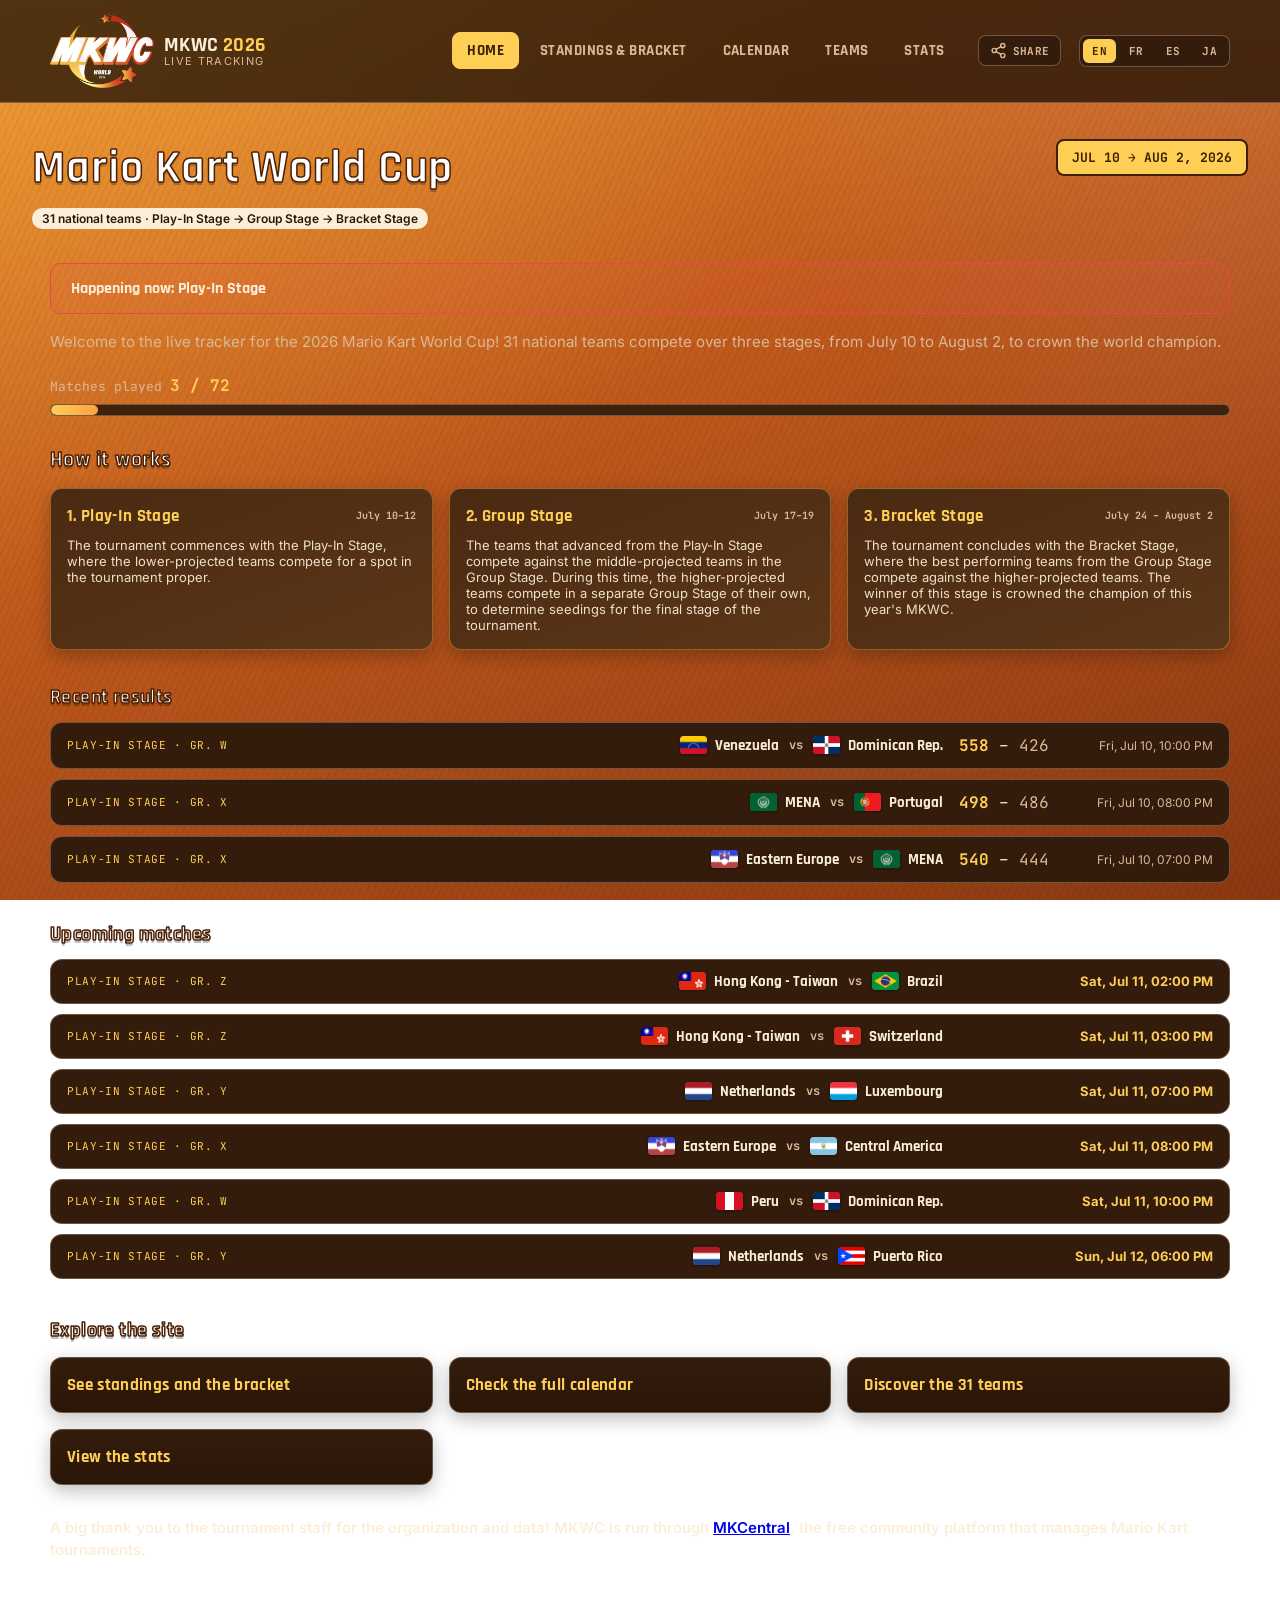
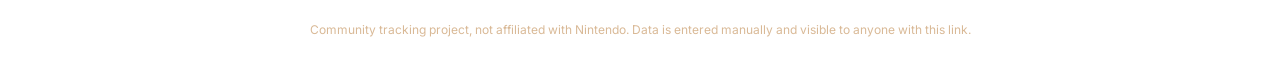
==== static/index.html @ a1393664 "Add a header Share button and make deep links work Turns every visitor into a relay: a single "Share" ====
<!DOCTYPE html>
<html lang="fr">
<head>
<meta charset="UTF-8">
<meta name="viewport" content="width=device-width, initial-scale=1.0">
<title>MKWC 2026 — Accueil</title>
<meta name="description" content="Suivi en direct de la Coupe du Monde Mario Kart World 2026 : 31 équipes nationales, scores, classements, calendrier et stats des joueurs.">
<!-- Open Graph / social sharing -->
<meta property="og:site_name" content="MKWC 2026">
<meta property="og:type" content="website">
<meta property="og:title" content="MKWC 2026 — Suivi en direct">
<meta property="og:description" content="Coupe du Monde Mario Kart World 2026 : scores en direct, classements, bracket, calendrier et stats des joueurs. 31 équipes nationales.">
<meta property="og:url" content="https://kraken8196.github.io/mkwc-tracker/static/index.html">
<meta property="og:image" content="https://kraken8196.github.io/mkwc-tracker/static/img/social-card.png">
<meta property="og:image:width" content="630">
<meta property="og:image:height" content="630">
<meta name="twitter:card" content="summary_large_image">
<meta name="twitter:title" content="MKWC 2026 — Suivi en direct">
<meta name="twitter:description" content="Coupe du Monde Mario Kart World 2026 : scores en direct, classements, bracket, calendrier et stats des joueurs.">
<meta name="twitter:image" content="https://kraken8196.github.io/mkwc-tracker/static/img/social-card.png">
<meta name="theme-color" content="#C1591C">
<link rel="preconnect" href="https://fonts.googleapis.com">
<link rel="preconnect" href="https://fonts.gstatic.com" crossorigin>
<link rel="stylesheet" href="https://fonts.googleapis.com/css2?family=Rajdhani:wght@600;700&family=Inter:wght@400;500;600&family=JetBrains+Mono:wght@500;700&display=swap" media="print" onload="this.media='all'">
<noscript><link rel="stylesheet" href="https://fonts.googleapis.com/css2?family=Rajdhani:wght@600;700&family=Inter:wght@400;500;600&family=JetBrains+Mono:wght@500;700&display=swap"></noscript>
<link rel="stylesheet" href="assets/style.css">
<link rel="icon" href="img/logo.png">
</head>
<body>
<div id="loadScreen" style="position:fixed;inset:0;z-index:999999;background:
  radial-gradient(circle at 12% -10%, rgba(255,206,84,0.25), transparent 45%),
  radial-gradient(circle at 100% 0%, rgba(255,255,255,0.10), transparent 35%),
  repeating-linear-gradient(115deg, rgba(0,0,0,0.05) 0 2px, transparent 2px 6px),
  linear-gradient(160deg, #F0942F 0%, #C1591C 45%, #8A3812 100%);
"></div>
<script>setTimeout(()=>{ const ls = document.getElementById('loadScreen'); if(ls) ls.remove(); }, 6000);</script>

<header>
  <div class="header-inner">
    <a class="brand" id="brandLogo" href="home.html" style="text-decoration:none;">
      <img class="brand-mark" src="img/logo.png" alt="MKWC">
      <div class="brand-text">
        <div class="t1 display">MKWC <span>2026</span></div>
        <div class="t2" data-i18n="liveTracking">Suivi en direct</div>
      </div>
    </a>
    <nav>
      <a class="navbtn active" data-view="home" data-i18n="navHome" href="home.html">Accueil</a>
      <a class="navbtn" data-view="standings" data-i18n="navStandings" href="standings.html">Classements &amp; Bracket</a>
      <a class="navbtn" data-view="calendar" data-i18n="navCalendar" href="calendar.html">Calendrier</a>
      <a class="navbtn" data-view="teams" data-i18n="navTeams" href="teams.html">Équipes</a>
      <a class="navbtn" data-view="players" data-i18n="navPlayers" href="stats.html">Joueurs</a>
    </nav>
    <button class="share-btn" id="shareBtn" title="Partager" aria-label="Partager">
      <svg viewBox="0 0 24 24" width="17" height="17" fill="none" stroke="currentColor" stroke-width="2" stroke-linecap="round" stroke-linejoin="round"><circle cx="18" cy="5" r="3"></circle><circle cx="6" cy="12" r="3"></circle><circle cx="18" cy="19" r="3"></circle><line x1="8.6" y1="13.5" x2="15.4" y2="17.5"></line><line x1="15.4" y1="6.5" x2="8.6" y2="10.5"></line></svg>
      <span class="share-label" data-i18n="share">Partager</span>
    </button>
    <div class="lang-switch" id="langSwitch"></div>
  </div>
</header>

<div class="hero">
  <div class="hero-titles">
    <h1 class="outline" id="heroTitle">Coupe du Monde Mario Kart World</h1>
    <div class="sub" id="heroSub">31 équipes nationales · Qualification → Phase de groupes → Bracket final</div>
  </div>
  <div class="dates" data-i18n="heroDates">10 JUIL → 2 AOÛT 2026</div>
</div>

<main>

<section id="view-home" class="active"></section>
<section id="view-standings"></section>
<section id="view-calendar"></section>
<section id="view-teams"></section>
<section id="view-match"></section>
<section id="view-player"></section>
<section id="view-players"></section>
<section id="view-nutshell"></section>

</main>

<footer data-i18n="footer">Projet de suivi communautaire, non affilié à Nintendo. Les données sont saisies manuellement et visibles par toute personne ayant ce lien.</footer>

<script>window.MKWC_INITIAL_VIEW = 'home';</script>
<script src="assets/data.js"></script>
<script src="assets/app.js"></script>
<script defer src="https://cdn.counter.dev/script.js" data-id="45966b52-f9be-4362-a3f1-a034ae52e05d" data-utcoffset="2"></script>
</body>
</html>
---- static/assets/style.css ----
:root{
    --orange-1:#F0942F;
    --orange-2:#C1591C;
    --orange-3:#8A3812;
    --panel:#2A1608;
    --panel-2:#341C0C;
    --panel-3:#3E220E;
    --line:rgba(255,235,210,0.14);
    --line-strong:rgba(255,235,210,0.28);
    --cream:#FBEFDA;
    --dim:#D9B996;
    --gold:#FFCE54;
    --green:#3ECF6B;
    --red:#E5484D;
    --blue:#59C7E8;
    --radius:12px;
  }
  *{box-sizing:border-box;}
  html,body{margin:0;padding:0;}
  body{
    color:var(--cream);
    font-family:'Inter',sans-serif;
    min-height:100vh;
    display:flex;
    flex-direction:column;
    background:
      radial-gradient(circle at 12% -10%, rgba(255,206,84,0.25), transparent 45%),
      radial-gradient(circle at 100% 0%, rgba(255,255,255,0.10), transparent 35%),
      repeating-linear-gradient(115deg, rgba(0,0,0,0.05) 0 2px, transparent 2px 6px),
      linear-gradient(160deg, var(--orange-1) 0%, var(--orange-2) 45%, var(--orange-3) 100%);
    background-attachment:fixed;
  }
  h1,h2,h3,.display{
    font-family:'Rajdhani',sans-serif;
    font-weight:700;
    letter-spacing:0.02em;
    margin:0;
  }
  .mono{font-family:'JetBrains Mono',monospace;}
  .outline{
    color:#fff;
    -webkit-text-stroke:1.5px #4a1f04;
    text-stroke:1.5px #4a1f04;
    text-shadow:0 3px 0 rgba(0,0,0,0.25);
  }

  /* ---------- header ---------- */
  header{
    position:sticky; top:0; z-index:30;
    background:rgba(20,10,3,0.72);
    backdrop-filter:blur(10px);
    -webkit-backdrop-filter:blur(10px);
    border-bottom:1px solid var(--line-strong);
  }
  .header-inner{
    max-width:1220px; margin:0 auto; padding:14px 20px;
    display:flex; align-items:center; gap:18px; flex-wrap:nowrap;
    overflow-x:auto; scrollbar-width:none;
  }
  .header-inner::-webkit-scrollbar{display:none;}
  .brand{display:flex; align-items:center; gap:10px; flex-shrink:0; text-decoration:none; color:var(--cream);}
  .brand-mark{
    width:104px;height:auto;flex-shrink:0;
  }
  .brand-text{line-height:1.05;}
  .brand-text .t1{font-size:20px;color:var(--cream);}
  .brand-text .t1 span{color:var(--gold);}
  .brand-text .t2{font-size:11px;color:var(--dim);text-transform:uppercase;letter-spacing:0.12em;}
  nav{display:flex;gap:6px;margin-left:auto;flex-wrap:nowrap;flex-shrink:0;}
  .navbtn{
    background:transparent;border:1px solid transparent;color:var(--dim);text-decoration:none;
    padding:8px 14px;border-radius:8px;font-family:'Rajdhani',sans-serif;font-weight:700;
    font-size:15px;letter-spacing:0.03em;cursor:pointer;text-transform:uppercase;white-space:nowrap;flex-shrink:0;
  }
  .navbtn:hover{color:#fff;}
  .navbtn.active{background:var(--gold);color:#3a2100;border-color:var(--gold);}
  .adminbtn{
    background:transparent;border:1px solid transparent;color:var(--dim);
    padding:6px 9px;border-radius:8px;font-size:13px;cursor:pointer;font-family:'JetBrains Mono',monospace;
    white-space:nowrap;flex-shrink:0;opacity:0.35;transition:opacity .15s, background .15s, border-color .15s;
  }
  .adminbtn:hover{opacity:1;background:var(--panel-2);border-color:var(--line-strong);}
  .adminbtn.on{color:#fff;background:var(--red);border-color:var(--red);opacity:1;}

  .lang-switch{display:flex;gap:4px;background:var(--panel-2);border:1px solid var(--line-strong);border-radius:8px;padding:3px;flex-shrink:0;}
  .lang-switch button{
    background:transparent;border:none;color:var(--dim);padding:5px 9px;border-radius:6px;
    font-family:'JetBrains Mono',monospace;font-size:11px;font-weight:700;cursor:pointer;letter-spacing:0.03em;
  }
  .lang-switch button:hover{color:var(--cream);}
  .lang-switch button.active{background:var(--gold);color:#3a2100;}
  /* Share button in the header — shares the current view's URL. */
  .share-btn{
    display:inline-flex;align-items:center;gap:6px;flex-shrink:0;cursor:pointer;
    background:var(--panel-2);border:1px solid var(--line-strong);border-radius:8px;
    color:var(--dim);padding:6px 11px;font-family:'JetBrains Mono',monospace;font-size:11px;
    font-weight:700;letter-spacing:0.03em;text-transform:uppercase;transition:color .15s, border-color .15s;
  }
  .share-btn:hover{color:var(--cream);border-color:var(--gold);}
  .share-btn.copied{color:var(--gold);border-color:var(--gold);}
  .share-btn svg{display:block;}
  @media (max-width:680px){ .share-btn .share-label{display:none;} .share-btn{padding:6px 8px;} }

  /* ---------- hero ---------- */
  .hero{
    width:100%;padding:36px 32px 14px;
    display:flex;align-items:flex-start;justify-content:space-between;gap:16px;flex-wrap:nowrap;
    box-sizing:border-box;
  }
  .hero-titles{min-width:0;flex:1 1 auto;}
  .hero h1{font-size:clamp(20px,4vw,46px);overflow-wrap:break-word;}
  .hero .sub{color:var(--panel);background:var(--cream);display:inline-block;padding:3px 10px;border-radius:20px;font-size:12px;font-weight:600;margin-top:10px;}
  .hero .dates{
    flex:0 0 auto;white-space:nowrap;
    font-family:'JetBrains Mono',monospace;font-size:13px;color:#3a2100;
    border:2px solid #3a2100;padding:8px 14px;border-radius:8px;background:var(--gold);
    font-weight:700;
  }

  main{max-width:1220px;margin:0 auto;padding:20px;width:100%;flex:1;box-sizing:border-box;}

  /* pot legend strip — signature element (echoes the seed-pot color blocks) */

  section{display:none;}
  section.active{display:block;}

  .stage-block{margin-bottom:38px;}
  .stage-head{display:flex;align-items:baseline;gap:12px;margin-bottom:4px;flex-wrap:wrap;}
  .stage-head h2{font-size:24px;}
  .stage-head .stage-date{font-size:12px;color:#3a2100;background:var(--gold);padding:3px 10px;border-radius:20px;font-family:'JetBrains Mono',monospace;font-weight:700;}
  .stage-note{font-size:13px;color:var(--dim);margin-bottom:16px;}
  .cal-provisional-note{
    font-size:13px;line-height:1.5;color:var(--dim);
    margin:4px 0 10px;
  }
  .stage-subhead{font-size:15px;font-weight:700;color:var(--gold);font-family:'Rajdhani',sans-serif;margin:6px 0 4px;text-transform:uppercase;letter-spacing:0.04em;}
  .tier-badge{
    font-family:'JetBrains Mono',monospace;font-size:11px;
    text-transform:uppercase;letter-spacing:0.06em;color:var(--gold);
    margin-bottom:4px;
  }

  .groups-grid{display:grid;grid-template-columns:repeat(auto-fit,minmax(300px,1fr));gap:16px;}
  .group-card{
    background:linear-gradient(180deg, var(--panel-2), var(--panel));
    border:1px solid var(--line-strong);border-radius:var(--radius);
    padding:16px;box-shadow:0 6px 18px rgba(0,0,0,0.25);
    /* No `contain:content` here: its paint containment would clip the column
       tooltips at the card's edges, making them unreadable. */
  }
  .group-card h3{font-size:17px;color:var(--gold);margin-bottom:10px;display:flex;justify-content:space-between;align-items:center;}
  .group-card h3 .qual-tag{font-size:10px;color:var(--dim);font-family:'JetBrains Mono',monospace;text-transform:none;letter-spacing:0;}

  .phase-banner{
    padding:14px 20px;border-radius:10px;font-family:'Rajdhani',sans-serif;font-weight:700;font-size:16px;
    background:var(--panel-2);border:1px solid var(--line-strong);color:var(--cream);
  }
  .phase-banner.phase-playin, .phase-banner.phase-group, .phase-banner.phase-bracket{
    background:rgba(229,72,77,0.12);border-color:var(--red);color:var(--cream);
  }
  .phase-banner.phase-after{background:rgba(255,206,84,0.12);border-color:var(--gold);}
  .phase-countdown{
    font-family:'JetBrains Mono',monospace;font-size:26px;color:var(--gold);font-weight:700;
    margin-top:8px;letter-spacing:0.03em;
  }
  .live-now-block{margin-top:18px;}
  .live-now-title{
    font-size:13px;color:var(--red);text-transform:uppercase;letter-spacing:0.08em;
    font-family:'JetBrains Mono',monospace;margin-bottom:8px;display:flex;align-items:center;gap:7px;
  }
  .live-now-title::before{
    content:'';width:8px;height:8px;border-radius:50%;background:var(--red);
    box-shadow:0 0 0 0 rgba(229,72,77,0.6); animation:live-pulse 1.6s infinite;
  }
  @keyframes live-pulse{
    0%{box-shadow:0 0 0 0 rgba(229,72,77,0.6);}
    70%{box-shadow:0 0 0 7px rgba(229,72,77,0);}
    100%{box-shadow:0 0 0 0 rgba(229,72,77,0);}
  }

  /* Next-match hero block: the home page's main hook, with a live countdown. */
  .next-match-block{
    margin-top:18px;padding:18px 20px;border-radius:12px;text-align:center;cursor:pointer;
    background:linear-gradient(160deg, rgba(255,206,84,0.14), rgba(240,148,47,0.10));
    border:1px solid var(--gold);transition:transform .15s, box-shadow .15s;
  }
  .next-match-block:hover{transform:translateY(-2px);box-shadow:0 8px 22px rgba(0,0,0,0.3);}
  .nmb-label{
    font-size:12px;color:var(--gold);text-transform:uppercase;letter-spacing:0.1em;
    font-family:'JetBrains Mono',monospace;font-weight:700;margin-bottom:12px;
  }
  .nmb-teams{display:flex;align-items:center;justify-content:center;gap:18px;flex-wrap:wrap;}
  .nmb-team{display:flex;align-items:center;gap:10px;font-family:'Rajdhani',sans-serif;font-weight:700;font-size:20px;}
  .nmb-vs{font-family:'JetBrains Mono',monospace;color:var(--dim);font-size:15px;text-transform:uppercase;}
  .nmb-meta{font-size:13px;color:var(--dim);margin-top:10px;}
  .nmb-countdown{
    font-family:'JetBrains Mono',monospace;font-size:30px;color:var(--gold);font-weight:700;
    margin-top:10px;letter-spacing:0.04em;
  }

  /* Play-In recap teaser on the home page */
  .nutshell-teaser{
    display:flex;flex-direction:column;gap:4px;margin-top:18px;padding:16px 20px;border-radius:12px;
    cursor:pointer;text-decoration:none;
    background:linear-gradient(160deg, var(--panel-3), var(--panel-2));
    border:1px solid var(--line-strong);transition:transform .15s, box-shadow .15s, border-color .15s;
  }
  .nutshell-teaser:hover{transform:translateY(-2px);box-shadow:0 8px 22px rgba(0,0,0,0.3);border-color:var(--gold);}
  .nutshell-teaser .nt-eyebrow{font-family:'JetBrains Mono',monospace;font-size:11px;color:var(--gold);text-transform:uppercase;letter-spacing:0.12em;}
  .nutshell-teaser .nt-title{font-family:'Rajdhani',sans-serif;font-weight:700;font-size:24px;color:var(--cream);line-height:1.05;}
  .nutshell-teaser .nt-cta{font-size:13px;color:var(--dim);margin-top:2px;}

  /* Play-In recap article */
  .np-article{max-width:660px;margin:0 auto;}
  .np-eyebrow{font-family:'JetBrains Mono',monospace;font-size:12px;color:var(--gold);text-transform:uppercase;letter-spacing:0.14em;margin:14px 0 12px;}
  .np-title{font-size:clamp(34px,6vw,50px);line-height:1.04;text-wrap:balance;}
  .np-standfirst{font-size:17px;line-height:1.6;color:var(--cream);opacity:0.92;margin:18px 0 0;}
  .np-byline{font-family:'JetBrains Mono',monospace;font-size:12px;color:var(--dim);margin-top:14px;}
  .np-rule{height:1px;background:var(--line-strong);border:0;margin:26px 0 2px;}
  .np-body{font-size:16.5px;line-height:1.75;color:var(--cream);}
  .np-body p{margin:18px 0;}
  .np-body strong{color:#fff;font-weight:600;}
  .np-fig{color:var(--gold);font-weight:700;font-family:'JetBrains Mono',monospace;}
  .np-h2{font-family:'Rajdhani',sans-serif;font-weight:700;font-size:23px;color:var(--gold);text-transform:uppercase;letter-spacing:0.03em;margin:36px 0 2px;}
  .np-score{
    display:flex;align-items:center;justify-content:center;gap:14px;flex-wrap:wrap;
    margin:8px 0;padding:14px 0;border-top:1px solid var(--line);border-bottom:1px solid var(--line);
    font-family:'Rajdhani',sans-serif;font-weight:700;
  }
  .np-score .t{font-size:20px;color:var(--cream);}
  .np-score .n{font-family:'JetBrains Mono',monospace;font-size:30px;color:var(--gold);}
  .np-score .d{color:var(--dim);}

  .format-card{
    background:linear-gradient(160deg, #4a2a12, #5c3618);
    border:1px solid rgba(255,206,84,0.35);
  }
  .format-card .stage-note{color:var(--cream);opacity:0.92;}
  .explore-card{cursor:pointer;transition:border-color .15s, transform .15s;}
  .explore-card:hover{border-color:var(--gold);transform:translateY(-2px);}
  .helptext a{color:var(--gold);text-decoration:underline;text-underline-offset:2px;}
  .helptext a:hover{color:var(--cream);}
  .explore-card h3{margin-bottom:0;justify-content:flex-start;gap:8px;}

  table.standings{width:100%;border-collapse:collapse;font-size:13px;}
  table.standings th{
    text-align:left;color:var(--dim);font-weight:600;font-size:11px;
    text-transform:uppercase;letter-spacing:0.05em;padding:4px 6px;border-bottom:1px solid var(--line);
  }
  table.standings th.num{text-align:center;letter-spacing:normal;}
  table.standings td{padding:6px 6px;border-bottom:1px solid rgba(255,255,255,0.04);}
  table.standings tr.qualified td:first-child{box-shadow:inset 3px 0 0 var(--green);}
  /* Points column: the headline number of the standings, echoing the official sheet. */
  table.standings td.pts-col{color:var(--gold);font-weight:700;font-family:'JetBrains Mono',monospace;}
  table.standings th.pts-col .col-help,table.standings th.pts-col{color:var(--gold);}
  .pos{font-family:'JetBrains Mono',monospace;color:var(--dim);font-size:11px;width:26px;}
  .pos.p1{color:var(--dim);}
  .teamcell{display:flex;align-items:center;gap:8px;}
  .teamcell:hover .teamname{text-decoration:underline;}
  .flag{width:27px;height:18px;border-radius:4px;flex-shrink:0;overflow:hidden;box-shadow:0 0 0 1px rgba(255,255,255,0.35) inset, 0 1px 3px rgba(0,0,0,0.4);}
  .flag svg, .flag img{display:block;width:100%;height:100%;object-fit:cover;}
  .flag.lg{width:44px;height:29px;border-radius:5px;}
  .flag.sm{width:20px;height:13px;border-radius:3px;}
  .tbd{
    width:27px;height:18px;border-radius:4px;flex-shrink:0;border:1px dashed var(--dim);
  }
  .num{font-family:'JetBrains Mono',monospace;text-align:center;}
  .teamname{white-space:nowrap;}
  .tbdname{color:var(--dim);font-style:italic;font-size:12px;}

  /* bracket */
  .bracket-wrap{overflow-x:auto;padding-bottom:10px;}
  .bracket{display:flex;gap:26px;min-width:780px;align-items:stretch;}
  .round{display:flex;flex-direction:column;justify-content:space-around;gap:14px;min-width:195px;position:relative;padding-top:54px;box-sizing:border-box;}
  .round-title{position:absolute;top:0;left:0;right:0;font-size:12px;text-transform:uppercase;letter-spacing:0.08em;color:var(--cream);text-align:center;margin-bottom:6px;font-family:'JetBrains Mono',monospace;font-weight:700;}
  .round-title span{opacity:.65;font-weight:500;}
  .match{
    background:var(--panel-2);border:1px solid var(--line-strong);border-radius:8px;overflow:hidden;
  }
  .mrow{display:flex;align-items:center;justify-content:space-between;padding:7px 9px;font-size:13px;gap:6px;}
  .mrow:first-child{border-bottom:1px solid var(--line);}
  .mrow.winner{background:rgba(62,207,107,0.14);}
  .mrow .score{font-family:'JetBrains Mono',monospace;color:var(--dim);font-weight:700;}
  .mrow.winner .score{color:var(--green);}
  .mrow > span:first-child{display:flex;align-items:center;gap:6px;overflow:hidden;text-overflow:ellipsis;white-space:nowrap;}
  .team-link{cursor:pointer;display:inline-flex;align-items:center;gap:8px;}
  .team-plain{display:inline-flex;align-items:center;gap:8px;}
  .stage-link{cursor:pointer;}
  .stage-link:hover{color:var(--cream);text-decoration:underline;}
  .team-link:hover .teamname{text-decoration:underline;color:var(--gold);}

  /* calendar */
  .cal-list{display:flex;flex-direction:column;gap:10px;}
  .cal-item{
    background:var(--panel-2);border:1px solid var(--line-strong);border-radius:var(--radius);
    padding:12px 16px;display:flex;align-items:center;gap:16px;flex-wrap:wrap;
  }
  .match-card{cursor:pointer;transition:border-color .15s, box-shadow .15s;}
  .match-card:hover{border-color:var(--gold);box-shadow:0 0 0 1px var(--gold);}
  .cal-stage{font-size:11px;color:var(--gold);text-transform:uppercase;letter-spacing:0.06em;font-family:'JetBrains Mono',monospace;min-width:160px;white-space:nowrap;}
  .cal-teams{display:flex;align-items:center;gap:10px;font-family:'Rajdhani',sans-serif;font-weight:700;font-size:15px;flex:1;justify-content:flex-end;}
  .cal-teams-opp{justify-content:flex-start;}
  .cal-team-side{display:flex;align-items:center;gap:10px;}
  .cal-score{font-family:'JetBrains Mono',monospace;color:var(--dim);width:88px;flex-shrink:0;text-align:center;white-space:nowrap;}
  .score-win{color:var(--gold);font-weight:700;}
  .forfeit-badge{
    display:inline-block;margin-left:8px;padding:1px 7px;border-radius:10px;font-size:9px;
    font-family:'JetBrains Mono',monospace;text-transform:uppercase;letter-spacing:0.06em;
    background:rgba(229,72,77,0.18);color:var(--red);border:1px solid var(--red);vertical-align:middle;
  }
  .forfeit-note{
    margin-bottom:16px;padding:10px 14px;border-radius:10px;font-size:13px;font-weight:600;
    background:rgba(229,72,77,0.12);border:1px solid var(--red);color:var(--cream);
  }
  .best-race-banner{margin-bottom:16px;font-size:14px;color:var(--cream);}
  .twitch-live-banner{
    display:flex;align-items:center;gap:8px;margin-bottom:18px;padding:12px 16px;
    background:rgba(145,70,255,0.14);border:1px solid #9146FF;border-radius:10px;
    color:var(--cream);font-weight:700;text-decoration:none;font-size:14px;
    transition:background .15s;
  }
  .twitch-live-banner:hover{background:rgba(145,70,255,0.24);}
  .twitch-live-banner--nolink{
    background:rgba(229,72,77,0.12);border-color:var(--red);cursor:default;
  }
  .twitch-live-banner--nolink:hover{background:rgba(229,72,77,0.12);}
  .sub-tag{color:var(--dim);font-size:11px;font-weight:400;}
  .score-lose{color:var(--dim);}
  .cal-score.done{color:var(--cream);}
  .cal-date{font-size:12px;color:var(--dim);min-width:150px;flex-shrink:0;text-align:right;white-space:nowrap;}
  .cal-date.emphasize{color:var(--gold);font-weight:700;font-size:13px;}

  /* teams grid */
  .flag-grid{display:grid;grid-template-columns:repeat(auto-fill,minmax(120px,1fr));gap:14px;}
  .flag-grid-item{
    position:relative;border-radius:10px;overflow:hidden;cursor:pointer;aspect-ratio:3/2;
    box-shadow:0 6px 16px rgba(0,0,0,0.3);border:1px solid var(--line-strong);
  }
  .flag-grid-item .fgi-flag{width:100%;height:100%;transition:filter .18s;}
  .flag-grid-item .fgi-flag svg, .flag-grid-item .fgi-flag img{width:100%;height:100%;display:block;}
  .flag-grid-item:hover .fgi-flag{filter:brightness(0.4);}
  .fgi-overlay{
    position:absolute;inset:0;display:flex;align-items:center;justify-content:center;
    text-align:center;padding:8px;opacity:0;transition:opacity .18s;background:rgba(0,0,0,0.15);
  }
  .flag-grid-item:hover .fgi-overlay{opacity:1;}
  .fgi-overlay span{font-family:'Rajdhani',sans-serif;font-weight:700;font-size:14px;color:#fff;text-shadow:0 2px 6px rgba(0,0,0,0.8);}

  .team-detail-page{
    background:linear-gradient(180deg, var(--panel-2), var(--panel));
    border:1px solid var(--line-strong);border-radius:var(--radius);padding:22px;margin-top:14px;
    box-shadow:0 6px 18px rgba(0,0,0,0.25);
  }
  .tdp-header{display:flex;align-items:center;gap:16px;margin-bottom:16px;}
  .match-detail-row{display:flex;align-items:center;justify-content:center;gap:20px;flex-wrap:wrap;padding:20px 0;}
  .match-detail-team{display:flex;flex-direction:column;align-items:center;gap:10px;min-width:160px;text-align:center;}
  .match-detail-team .team-link{flex-direction:column;gap:10px;}
  .match-detail-team .teamname{font-family:'Rajdhani',sans-serif;font-weight:700;font-size:19px;}
  /* Score sits next to its own team so it's always clear who scored what. Winning
     score is gold, losing score dimmed — the team NAME stays neutral. */
  .mdt-score{font-family:'JetBrains Mono',monospace;font-size:32px;font-weight:700;line-height:1;}
  .mdt-score.score-win{color:var(--gold);}
  .mdt-score.score-lose{color:var(--dim);}
  .match-detail-mid{font-family:'JetBrains Mono',monospace;font-size:26px;color:var(--dim);text-align:center;}
  .match-detail-mid .md-vs{text-transform:uppercase;font-size:20px;}
  .match-detail-mid .md-upcoming-date{font-size:16px;color:var(--gold);font-weight:700;font-family:'Inter',sans-serif;margin-top:6px;text-transform:none;}
  .match-detail-players-row{display:grid;grid-template-columns:1fr 1fr;gap:24px;margin-top:24px;}
  .race-chart-wrap{margin-top:28px;}
  .race-chart-title{font-size:15px;color:var(--gold);margin-bottom:10px;}
  .race-chart-legend{display:flex;gap:18px;margin-top:8px;font-size:12px;color:var(--dim);font-family:'JetBrains Mono',monospace;}
  .race-chart-legend .dot{display:inline-block;width:9px;height:9px;border-radius:50%;margin-right:5px;}
  .mdp-col{display:flex;flex-direction:column;gap:3px;}
  .tdp-header h2{font-size:26px;}
  .stat-strip{display:flex;gap:14px;flex-wrap:wrap;margin:12px 0;font-family:'JetBrains Mono',monospace;font-size:12px;}
  .stat-strip .s{background:var(--panel-3);padding:6px 10px;border-radius:6px;border:1px solid var(--line);}
  .stat-strip .s b{color:var(--gold);font-size:14px;}
  .match-progress-label{font-family:'JetBrains Mono',monospace;font-size:13px;color:var(--dim);margin-bottom:8px;}
  .match-progress-label b{color:var(--gold);font-size:16px;}
  .match-progress-bar{width:100%;height:12px;background:var(--panel-3);border-radius:7px;overflow:hidden;border:1px solid var(--line-strong);}
  .match-progress-fill{height:100%;background:linear-gradient(90deg,#FFCE54,#FF9F43);border-radius:7px;transition:width .5s ease;}
  .roster-list{display:flex;flex-direction:column;gap:4px;margin-top:8px;}
  .roster-row{display:flex;align-items:center;gap:8px;font-size:13px;padding:4px 0;border-bottom:1px solid rgba(255,255,255,0.04);}
  .role-badge{font-size:9px;font-family:'JetBrains Mono',monospace;padding:1px 6px;border-radius:10px;text-transform:uppercase;letter-spacing:0.04em;}
  .role-badge.C{background:var(--gold);color:#3a2100;}
  .role-badge.R{background:var(--blue);color:#052b33;}
  .nat-badge{font-size:10px;color:var(--dim);font-family:'JetBrains Mono',monospace;position:relative;display:inline-block;cursor:default;}
  .nat-badge::after{
    content:attr(data-tooltip);
    position:absolute; bottom:calc(100% + 6px); left:0; transform:none;
    background:#1a1005; color:var(--cream); border:1px solid var(--line-strong);
    padding:4px 8px; border-radius:6px; font-size:11px; font-family:'Inter',sans-serif;
    white-space:nowrap; opacity:0; pointer-events:none; transition:opacity .1s;
    box-shadow:0 4px 10px rgba(0,0,0,0.35); z-index:20;
  }
  .nat-badge:hover::after{opacity:1;}
  .col-help{position:relative;cursor:help;border-bottom:1px dotted var(--dim);}
  /* Tooltip opens DOWNWARD (into the table body) on purpose: the scrollable
     .stats-table-wrap clips anything above the header row, so an upward bubble
     would be cut off. */
  .col-help::after{
    content:attr(data-tooltip);
    position:absolute; top:calc(100% + 8px); left:50%; transform:translateX(-50%);
    width:max-content; max-width:230px; white-space:normal; text-align:left;
    background:#1a1005; color:var(--cream); border:1px solid var(--line-strong);
    padding:7px 10px; border-radius:8px; font-size:11px; line-height:1.35;
    font-family:'Inter',sans-serif; font-weight:400; letter-spacing:0; text-transform:none;
    opacity:0; pointer-events:none; transition:opacity .12s;
    box-shadow:0 6px 16px rgba(0,0,0,0.45); z-index:40;
  }
  /* Show the tooltip when hovering the label itself, OR anywhere in its header cell /
     stat tile, so it's easy to trigger without pinpointing the tiny label text. */
  .col-help:hover::after,
  th:hover .col-help::after,
  .stat-strip .s:hover .col-help::after{opacity:1;}
  /* Edge columns: anchor the bubble to the cell's right edge so it can't spill
     off the right side of the table. The group standings tables are narrow (in a
     card, no scroll), so anchor their last few columns' bubbles to the right too. */
  .stats-table thead th:last-child .col-help::after,
  .stats-table thead th:nth-last-child(2) .col-help::after{
    left:auto; right:0; transform:none;
  }
  /* Group standings live in narrow cards (~300px), so a centered 230px bubble would
     always spill. Keep the bubble narrower here and anchor each column's bubble to
     the side it's nearest: left-half columns to the left, right-half to the right. */
  table.standings .col-help::after{max-width:200px;}
  /* left-half columns (P, W after the Team name) → anchor left */
  table.standings thead th:nth-child(3) .col-help::after,
  table.standings thead th:nth-child(4) .col-help::after{
    left:0; right:auto; transform:none;
  }
  /* right-half columns (D, L, +/-, Pts) → anchor right */
  table.standings thead th:nth-child(5) .col-help::after,
  table.standings thead th:nth-child(6) .col-help::after,
  table.standings thead th:nth-child(7) .col-help::after,
  table.standings thead th:nth-child(8) .col-help::after{
    left:auto; right:0; transform:none;
  }

  /* players view */
  .player-search{
    width:100%;padding:12px 14px;background:var(--panel-2);border:1px solid var(--line-strong);
    color:var(--cream);border-radius:10px;font-size:14px;margin-bottom:18px;
  }
  .player-search:focus{outline:none;border-color:var(--gold);}
  .players-more-wrap{display:flex;flex-direction:column;align-items:center;gap:8px;margin-top:14px;}
  .players-more-wrap .chip{padding:9px 20px;font-size:14px;}
  .players-empty-search{color:var(--dim);font-size:14px;}
  .stats-table-wrap{
    background:var(--panel-2);border:1px solid var(--line-strong);border-radius:var(--radius);
    box-shadow:0 6px 18px rgba(0,0,0,0.25);
    overflow-x:auto;
  }
  .stats-table{width:100%;border-collapse:collapse;font-size:13px;}
  .stats-table thead th{
    text-align:left;color:var(--dim);font-weight:600;font-size:11px;
    text-transform:uppercase;letter-spacing:0.05em;padding:10px 12px;
    border-bottom:1px solid var(--line-strong);background:var(--panel-3);
  }
  .stats-table thead th.num{text-align:center;letter-spacing:normal;}
  .stats-table thead tr:first-child th:first-child{border-top-left-radius:var(--radius);}
  .stats-table thead tr:first-child th:last-child{border-top-right-radius:var(--radius);}
  .stats-table tbody tr:last-child td:first-child{border-bottom-left-radius:var(--radius);}
  .stats-table tbody tr:last-child td:last-child{border-bottom-right-radius:var(--radius);}
  .stats-table tbody tr:nth-child(even){background:rgba(255,255,255,0.02);}
  .stats-table tbody tr:hover{background:rgba(255,206,84,0.06);}
  .stats-table td{padding:9px 12px;border-bottom:1px solid rgba(255,255,255,0.04);}
  .stats-table td.num{text-align:center;font-family:'JetBrains Mono',monospace;color:var(--cream);}
  /* Stat values stay white like the rest of the row (no gold highlight on e.g. the
     average), just kept slightly bold so the key number is still easy to spot. */
  .stats-table td.num.highlight{color:var(--cream);font-weight:700;}
  /* The ranking rating is always gold — it's the value the table is sorted on. */
  .stats-table td.num.rating{color:var(--gold);font-weight:700;}
  .stats-table .lp{font-family:'JetBrains Mono',monospace;color:var(--dim);width:24px;text-align:center;}
  .stats-table .lp.top1{color:var(--gold);font-weight:700;}
  .stats-table .lname{font-weight:600;}
  .stats-table .lteam{font-size:12.5px;color:var(--dim);}
  /* Only the player's name is clickable now, not the whole row. */
  .player-name-link{cursor:pointer;}
  .player-name-link:hover{color:var(--gold);text-decoration:underline;text-underline-offset:2px;}
  .stats-table .teamcell{display:flex;align-items:center;gap:8px;}

  /* admin */
  .admin-gate{
    max-width:380px;margin:60px auto;background:var(--panel-2);border:1px solid var(--line-strong);
    border-radius:var(--radius);padding:26px;text-align:center;
  }
  .admin-gate input{
    width:100%;padding:10px;margin:14px 0;background:var(--panel-3);border:1px solid var(--line);
    color:var(--cream);border-radius:8px;font-family:'JetBrains Mono',monospace;text-align:center;
  }
  .admin-gate p{color:var(--dim);font-size:13px;}
  button.primary{
    background:var(--gold);color:#3a2100;border:none;padding:10px 18px;border-radius:8px;
    font-family:'Rajdhani',sans-serif;font-weight:700;font-size:14px;letter-spacing:0.03em;
    cursor:pointer;text-transform:uppercase;
  }
  button.primary:hover{filter:brightness(1.08);}
  button.ghost{
    background:transparent;border:1px solid var(--line-strong);color:var(--dim);
    padding:8px 12px;border-radius:8px;font-size:12px;cursor:pointer;font-family:'JetBrains Mono',monospace;
  }
  button.back-btn{
    background:var(--gold);color:#3a2100;border:none;
    padding:10px 18px;border-radius:8px;font-size:14px;font-weight:700;cursor:pointer;
    font-family:'Rajdhani',sans-serif;letter-spacing:0.02em;text-transform:uppercase;
    margin-bottom:18px;box-shadow:0 3px 10px rgba(0,0,0,0.3);
  }
  button.back-btn:hover{filter:brightness(1.08);}
  .admin-panel{display:flex;flex-direction:column;gap:26px;}
  .admin-select-row{display:flex;gap:8px;flex-wrap:wrap;margin-bottom:14px;}
  .chip{
    background:var(--panel-2);border:1px solid var(--line-strong);color:var(--dim);
    padding:7px 14px;border-radius:20px;font-size:13px;cursor:pointer;font-family:'Rajdhani',sans-serif;font-weight:700;
  }
  .chip.active{background:var(--gold);color:#3a2100;border-color:var(--gold);}
  .admin-match-row{
    display:flex;align-items:center;gap:10px;padding:10px;background:var(--panel-2);
    border:1px solid var(--line-strong);border-radius:8px;margin-bottom:8px;flex-wrap:wrap;
  }
  .admin-match-row .team-select{flex:1;min-width:150px;}
  .admin-match-full{
    padding:12px;background:var(--panel-2);border:1px solid var(--line-strong);
    border-radius:8px;margin-bottom:12px;
  }
  .amr-header{display:flex;align-items:center;gap:10px;margin-bottom:10px;flex-wrap:wrap;}
  .amr-header .team-select{flex:1;min-width:120px;}
  .amr-total{
    font-family:'JetBrains Mono',monospace;font-weight:700;color:var(--gold);
    background:var(--panel-3);padding:6px 12px;border-radius:6px;min-width:44px;text-align:center;
  }
  .amr-players{display:grid;grid-template-columns:1fr 1fr;gap:16px;}
  .amr-side{display:flex;flex-direction:column;gap:5px;}
  .amr-player-row{display:flex;gap:6px;}
  .amr-player-row select{flex:1;min-width:0;}
  .amr-player-row .score-input{width:64px;flex-shrink:0;}
  .amr-race-wrap{overflow-x:auto;margin-top:10px;}
  .amr-race-table{border-collapse:collapse;font-size:12px;white-space:nowrap;}
  .amr-race-table th,.amr-race-table td{padding:3px 4px;text-align:center;}
  .amr-race-table thead th{color:var(--dim);font-weight:600;font-size:10px;text-transform:uppercase;}
  .amr-race-name{text-align:left !important;min-width:150px;}
  .amr-race-table input.race-input{width:38px;padding:4px 2px;text-align:center;font-size:12px;}
  .amr-race-table select{max-width:150px;font-size:12px;padding:4px 6px;}
  .amr-race-total{color:var(--gold);font-weight:700;min-width:34px;}
  .amr-track-table{margin-bottom:2px;}
  .amr-track-select{width:110px;font-size:11px;padding:4px 3px;}
  select, .score-input{
    background:var(--panel-3);border:1px solid var(--line-strong);color:var(--cream);
    padding:7px 9px;border-radius:6px;font-family:'Inter',sans-serif;font-size:13px;
  }
  .score-input{width:56px;text-align:center;font-family:'JetBrains Mono',monospace;}
  .vs{color:var(--dim);font-size:12px;font-family:'JetBrains Mono',monospace;}
  .save-note{font-size:12px;color:var(--green);margin-left:8px;opacity:0;transition:opacity 0.3s;}
  .save-note.show{opacity:1;}
  .helptext{font-size:12px;color:var(--dim);margin-bottom:10px;}
  .thanks-text{font-size:15px;font-weight:600;color:var(--cream);margin-top:32px;line-height:1.5;}
  footer{text-align:center;color:var(--dim);font-size:12px;padding:40px 20px;}

  /* flag editor */
  .editor-layout{display:grid;grid-template-columns:1fr 1fr;gap:24px;align-items:start;}
  @media (max-width:820px){ .editor-layout{grid-template-columns:1fr;} }

  /* ---------- mobile adjustments ---------- */
  @media (max-width:680px){
    .header-inner{padding:10px 14px;gap:10px;}
    .brand-mark{width:64px;}
    .brand-text .t1{font-size:15px;}
    .brand-text .t2{font-size:9px;}
    .navbtn{padding:7px 10px;font-size:13px;}
    .lang-switch button{padding:4px 7px;font-size:12px;}
    .adminbtn{padding:5px 7px;font-size:12px;}

    .hero{padding:20px 16px 12px;flex-wrap:wrap;gap:10px;}
    .hero .dates{font-size:11px;padding:6px 10px;}

    main{padding:14px;}

    .groups-grid{grid-template-columns:1fr;}
    .flag-grid{grid-template-columns:repeat(auto-fill,minmax(96px,1fr));gap:10px;}

    /* Mobile match cards: a clean, regular 2-row layout.
       Row 1 = stage (left) + date (right). Row 2 = the teams and score.
       Works for both card shapes: calendar cards (teams block + score) and
       team-page cards (own team | score | opponent). */
    .cal-item{
      padding:10px 12px;
      display:grid;
      grid-template-columns:1fr auto;
      align-items:center;
      gap:8px 10px;
    }
    .cal-stage{grid-column:1;min-width:0;font-size:10px;white-space:normal;}
    .cal-date{grid-column:2;min-width:0;text-align:right;font-size:11px;white-space:nowrap;justify-self:end;}
    .cal-date.emphasize{font-size:12px;}
    /* Calendar-style card (teams block already contains "A vs B") */
    .cal-teams{grid-column:1 / -1;font-size:14px;justify-content:center;flex-wrap:wrap;}
    .cal-score{grid-column:1 / -1;width:auto;justify-self:center;text-align:center;font-size:15px;}
    /* Team-page card: own team | score | opponent, all on one centered row */
    .cal-item:has(.cal-teams-opp){grid-template-columns:1fr auto 1fr;}
    .cal-item:has(.cal-teams-opp) .cal-stage{grid-column:1 / -1;}
    .cal-item:has(.cal-teams-opp) .cal-date{grid-column:1 / -1;text-align:left;justify-self:start;}
    .cal-item:has(.cal-teams-opp) .cal-teams{grid-column:1;justify-content:flex-end;}
    .cal-item:has(.cal-teams-opp) .cal-score{grid-column:2;width:auto;}
    .cal-item:has(.cal-teams-opp) .cal-teams-opp{grid-column:3;justify-content:flex-start;}

    /* On phones, stack each team as its own full-width row with the score pinned to
       the right, so it's obvious which score belongs to which team. */
    .match-detail-row{flex-direction:column;gap:8px;padding:10px 0;}
    .match-detail-team{
      min-width:0;width:100%;flex-direction:row;justify-content:space-between;
      align-items:center;text-align:left;gap:12px;
      background:var(--panel-2);border:1px solid var(--line-strong);border-radius:10px;padding:10px 14px;
    }
    .match-detail-team .team-link{flex-direction:row;gap:10px;}
    .match-detail-team .teamname{font-size:17px;}
    .mdt-score{font-size:26px;}
    /* The middle dash is redundant once teams are stacked rows — hide it for played
       matches; keep "vs" + the upcoming date for matches not yet played. */
    .match-detail-row.is-played .match-detail-mid{display:none;}
    .match-detail-mid{font-size:14px;padding:2px 0;}
    .match-detail-players-row{grid-template-columns:1fr;gap:16px;}

    .amr-players{grid-template-columns:1fr;}
    .amr-header{font-size:14px;}
    .admin-match-full{padding:10px;}

    .admin-select-row{gap:6px;}
    .admin-select-row .chip{padding:6px 9px;font-size:12px;}

    .stats-table{font-size:12px;}
    .stats-table td,.stats-table thead th{padding:7px 8px;}
  }
  .editor-preview-box{
    background:var(--panel-2);border:1px solid var(--line-strong);border-radius:var(--radius);
    padding:18px;display:flex;flex-direction:column;align-items:center;gap:12px;position:sticky;top:80px;
  }
  .editor-canvas{width:100%;max-width:420px;aspect-ratio:3/2;border-radius:8px;overflow:hidden;box-shadow:0 0 0 2px var(--line-strong), 0 10px 24px rgba(0,0,0,0.35);position:relative;}
  .editor-canvas svg{width:100%;height:100%;display:block;}
  .editor-grid-overlay{position:absolute;inset:0;pointer-events:none;opacity:0.35;}
  .editor-error{color:var(--red);font-size:12px;font-family:'JetBrains Mono',monospace;min-height:16px;}
  .editor-toolbar{display:flex;flex-wrap:wrap;gap:6px;}
  .editor-toolbar button{
    background:var(--panel-3);border:1px solid var(--line-strong);color:var(--cream);
    padding:6px 10px;border-radius:6px;font-size:12px;cursor:pointer;font-family:'JetBrains Mono',monospace;
  }
  .editor-toolbar button:hover{border-color:var(--gold);color:var(--gold);}
  .editor-textarea{
    width:100%;min-height:320px;background:var(--panel-3);border:1px solid var(--line-strong);
    color:var(--cream);border-radius:8px;padding:12px;font-family:'JetBrains Mono',monospace;font-size:12.5px;
    line-height:1.6;resize:vertical;tab-size:2;
  }
  .editor-actions{display:flex;gap:8px;flex-wrap:wrap;margin-top:10px;}
  .editor-select-row{display:flex;gap:10px;align-items:center;margin-bottom:16px;flex-wrap:wrap;}
  .editor-select-row select{min-width:220px;padding:8px 10px;}
  .editor-badge{font-size:11px;padding:3px 9px;border-radius:20px;font-family:'JetBrains Mono',monospace;}
  .editor-badge.custom{background:var(--green);color:#062;}
  .editor-badge.default{background:var(--panel-3);color:var(--dim);border:1px solid var(--line);}
  .editor-hint{font-size:12px;color:var(--dim);line-height:1.6;}
  .editor-hint code{background:var(--panel-3);padding:1px 5px;border-radius:4px;}
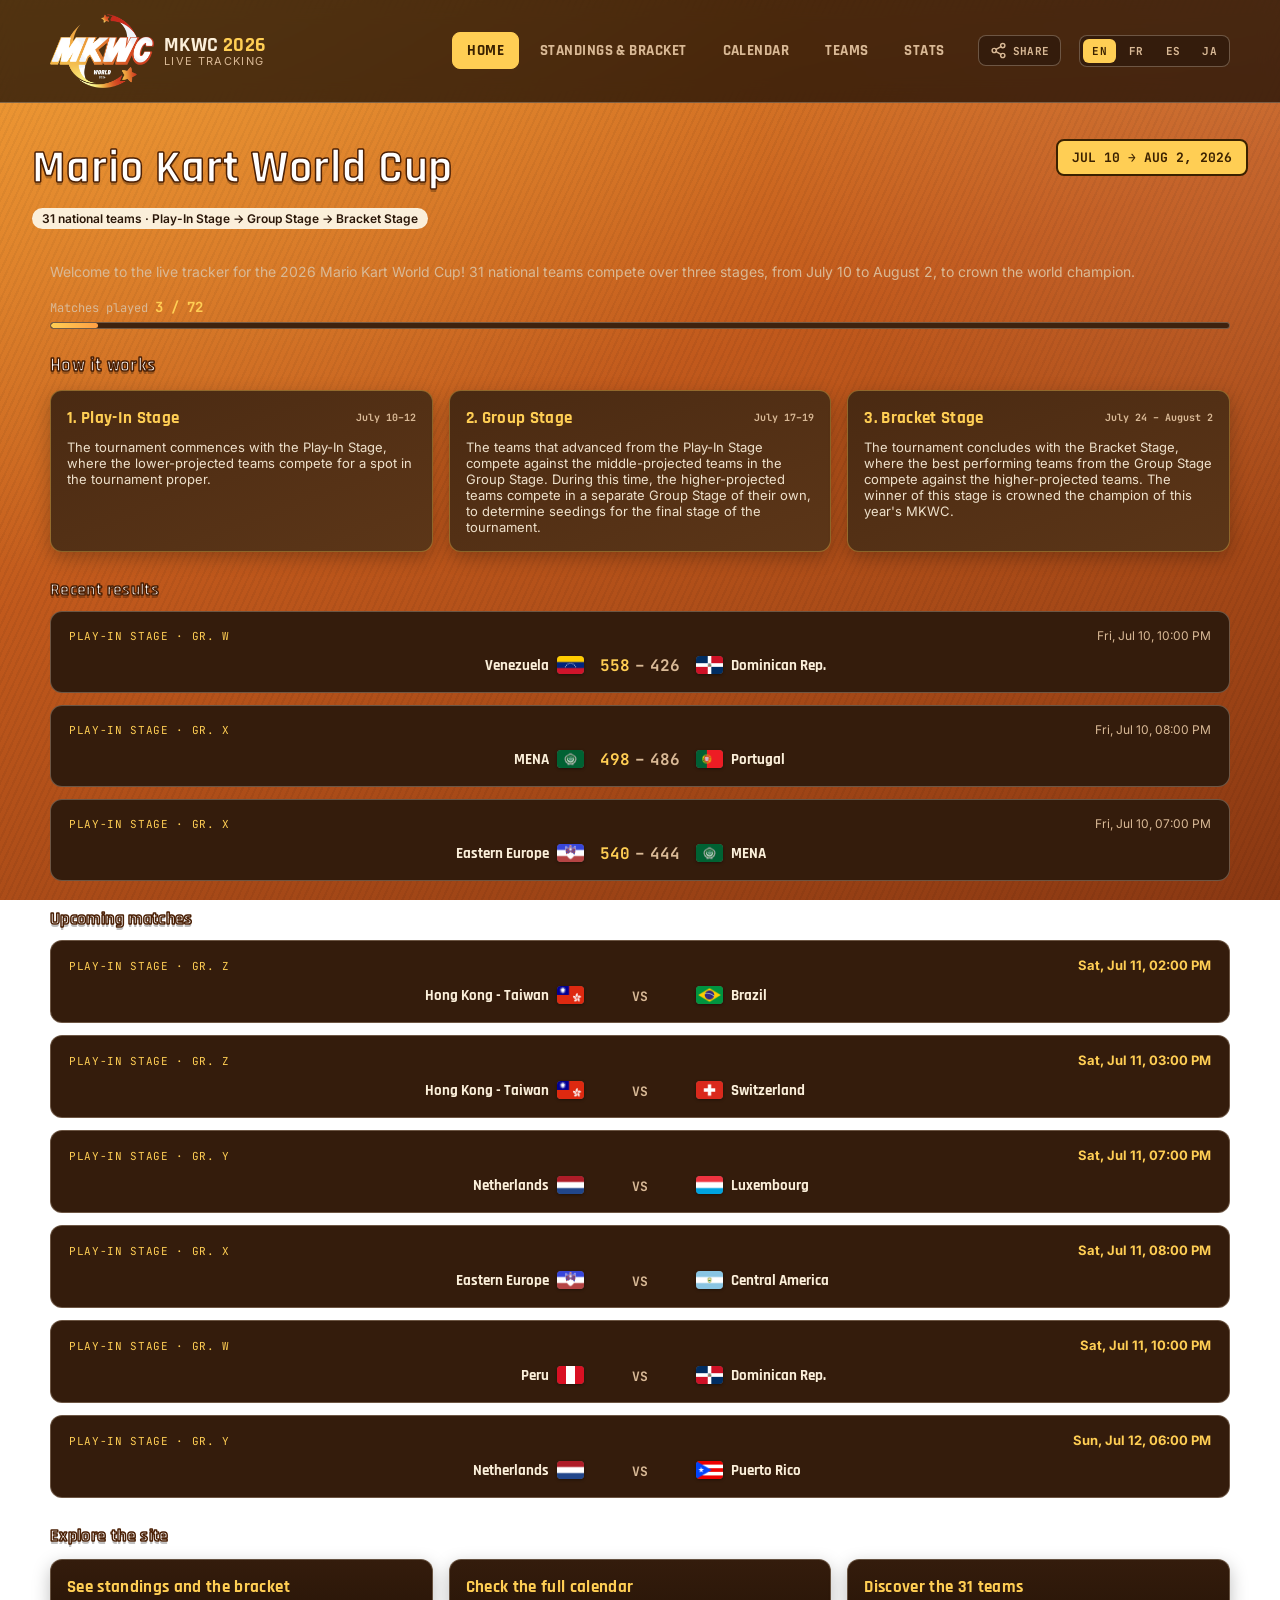
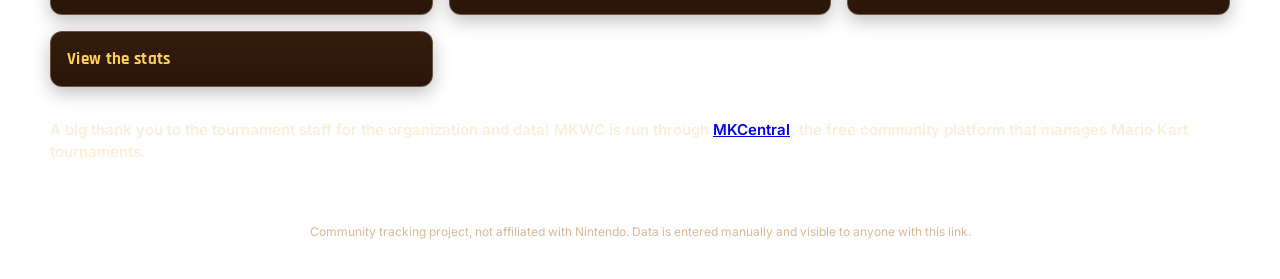
==== commit bc51291e: "Add "The Group Stage in a nutshell" recap article (public + admin) New group-stage pendant to the Pl" ====
--- a/static/index.html
+++ b/static/index.html
@@ -1,22 +1,23 @@
 <!DOCTYPE html>
-<html lang="fr">
+<html lang="en">
 <head>
 <meta charset="UTF-8">
 <meta name="viewport" content="width=device-width, initial-scale=1.0">
-<title>MKWC 2026 — Accueil</title>
-<meta name="description" content="Suivi en direct de la Coupe du Monde Mario Kart World 2026 : 31 équipes nationales, scores, classements, calendrier et stats des joueurs.">
+<title>MKWC 2026 — Live tracking</title>
+<link rel="canonical" href="https://kraken8196.github.io/mkwc-tracker/">
+<meta name="description" content="Live tracking of the 2026 Mario Kart World Cup: 31 national teams, scores, standings, calendar and player stats.">
 <!-- Open Graph / social sharing -->
 <meta property="og:site_name" content="MKWC 2026">
 <meta property="og:type" content="website">
-<meta property="og:title" content="MKWC 2026 — Suivi en direct">
-<meta property="og:description" content="Coupe du Monde Mario Kart World 2026 : scores en direct, classements, bracket, calendrier et stats des joueurs. 31 équipes nationales.">
+<meta property="og:title" content="MKWC 2026 — Live tracking">
+<meta property="og:description" content="2026 Mario Kart World Cup: live scores, standings, bracket, calendar and player stats. 31 national teams.">
 <meta property="og:url" content="https://kraken8196.github.io/mkwc-tracker/static/index.html">
 <meta property="og:image" content="https://kraken8196.github.io/mkwc-tracker/static/img/social-card.png">
 <meta property="og:image:width" content="630">
 <meta property="og:image:height" content="630">
 <meta name="twitter:card" content="summary_large_image">
-<meta name="twitter:title" content="MKWC 2026 — Suivi en direct">
-<meta name="twitter:description" content="Coupe du Monde Mario Kart World 2026 : scores en direct, classements, bracket, calendrier et stats des joueurs.">
+<meta name="twitter:title" content="MKWC 2026 — Live tracking">
+<meta name="twitter:description" content="2026 Mario Kart World Cup: live scores, standings, bracket, calendar and player stats.">
 <meta name="twitter:image" content="https://kraken8196.github.io/mkwc-tracker/static/img/social-card.png">
 <meta name="theme-color" content="#C1591C">
 <link rel="preconnect" href="https://fonts.googleapis.com">
@@ -44,7 +45,11 @@
         <div class="t2" data-i18n="liveTracking">Suivi en direct</div>
       </div>
     </a>
-    <nav>
+    <button class="nav-toggle" id="navToggle" aria-label="Menu" aria-expanded="false" aria-controls="primaryNav">
+      <svg class="ic-open" viewBox="0 0 24 24" width="22" height="22" fill="none" stroke="currentColor" stroke-width="2.2" stroke-linecap="round"><line x1="4" y1="7" x2="20" y2="7"></line><line x1="4" y1="12" x2="20" y2="12"></line><line x1="4" y1="17" x2="20" y2="17"></line></svg>
+      <svg class="ic-close" viewBox="0 0 24 24" width="22" height="22" fill="none" stroke="currentColor" stroke-width="2.2" stroke-linecap="round"><line x1="6" y1="6" x2="18" y2="18"></line><line x1="18" y1="6" x2="6" y2="18"></line></svg>
+    </button>
+    <nav id="primaryNav">
       <a class="navbtn active" data-view="home" data-i18n="navHome" href="home.html">Accueil</a>
       <a class="navbtn" data-view="standings" data-i18n="navStandings" href="standings.html">Classements &amp; Bracket</a>
       <a class="navbtn" data-view="calendar" data-i18n="navCalendar" href="calendar.html">Calendrier</a>
@@ -77,6 +82,7 @@
 <section id="view-player"></section>
 <section id="view-players"></section>
 <section id="view-nutshell"></section>
+<section id="view-groupnutshell"></section>
 
 </main>
 
--- a/static/assets/style.css
+++ b/static/assets/style.css
@@ -17,6 +17,9 @@
   }
   *{box-sizing:border-box;}
   html,body{margin:0;padding:0;}
+  /* Never let a stray wide element push the whole page sideways on a phone —
+     wide content (tables, bracket) scrolls inside its own container instead. */
+  html,body{overflow-x:hidden;max-width:100%;}
   body{
     color:var(--cream);
     font-family:'Inter',sans-serif;
@@ -43,6 +46,14 @@
     text-stroke:1.5px #4a1f04;
     text-shadow:0 3px 0 rgba(0,0,0,0.25);
   }
+  /* Japanese: the Latin-style outline stroke makes dense kanji/kana strokes bleed into
+     each other. Drop the stroke and lean on a stronger shadow to keep white titles
+     legible on the orange background. */
+  html[lang="ja"] .outline{
+    -webkit-text-stroke:0;
+    text-stroke:0;
+    text-shadow:0 2px 3px rgba(74,31,4,0.9), 0 1px 0 rgba(0,0,0,0.35);
+  }
 
   /* ---------- header ---------- */
   header{
@@ -74,6 +85,11 @@
   }
   .navbtn:hover{color:#fff;}
   .navbtn.active{background:var(--gold);color:#3a2100;border-color:var(--gold);}
+  /* Hamburger: desktop hides it (inline nav is shown); mobile shows it. */
+  .nav-toggle{display:none;background:transparent;border:1px solid var(--line-strong);color:var(--cream);
+    border-radius:8px;padding:6px;margin-left:auto;cursor:pointer;line-height:0;flex-shrink:0;}
+  .nav-toggle .ic-close{display:none;}
+  .nav-backdrop{display:none;}
   .adminbtn{
     background:transparent;border:1px solid transparent;color:var(--dim);
     padding:6px 9px;border-radius:8px;font-size:13px;cursor:pointer;font-family:'JetBrains Mono',monospace;
@@ -124,11 +140,17 @@
   section{display:none;}
   section.active{display:block;}
 
-  .stage-block{margin-bottom:38px;}
+  .stage-block{margin-bottom:26px;}
   .stage-head{display:flex;align-items:baseline;gap:12px;margin-bottom:4px;flex-wrap:wrap;}
   .stage-head h2{font-size:24px;}
   .stage-head .stage-date{font-size:12px;color:#3a2100;background:var(--gold);padding:3px 10px;border-radius:20px;font-family:'JetBrains Mono',monospace;font-weight:700;}
   .stage-note{font-size:13px;color:var(--dim);margin-bottom:16px;}
+  /* Placeholder shown in a match's detail until race-by-race scores are entered. */
+  .track-stats-pending{
+    margin-top:20px;padding:16px 18px;border-radius:10px;text-align:center;
+    background:var(--panel-2);border:1px dashed var(--line-strong);
+    color:var(--dim);font-size:13.5px;line-height:1.5;
+  }
   .cal-provisional-note{
     font-size:13px;line-height:1.5;color:var(--dim);
     margin:4px 0 10px;
@@ -141,6 +163,9 @@
   }
 
   .groups-grid{display:grid;grid-template-columns:repeat(auto-fit,minmax(300px,1fr));gap:16px;}
+  /* Standings group tables are wider (8 columns + a full country name) so give them a
+     bigger minimum, letting every name — even "Europe de l'Est" — show in full. */
+  .standings-grid{grid-template-columns:repeat(auto-fit,minmax(400px,1fr));}
   .group-card{
     background:linear-gradient(180deg, var(--panel-2), var(--panel));
     border:1px solid var(--line-strong);border-radius:var(--radius);
@@ -148,11 +173,15 @@
     /* No `contain:content` here: its paint containment would clip the column
        tooltips at the card's edges, making them unreadable. */
   }
+  /* Lets a wide group table scroll sideways inside its card on small screens
+     instead of overflowing the page. Margin trick keeps the scroll edges flush
+     with the card padding. */
+  .standings-scroll{overflow-x:auto;-webkit-overflow-scrolling:touch;margin:0 -4px;padding:0 4px;}
   .group-card h3{font-size:17px;color:var(--gold);margin-bottom:10px;display:flex;justify-content:space-between;align-items:center;}
   .group-card h3 .qual-tag{font-size:10px;color:var(--dim);font-family:'JetBrains Mono',monospace;text-transform:none;letter-spacing:0;}
 
   .phase-banner{
-    padding:14px 20px;border-radius:10px;font-family:'Rajdhani',sans-serif;font-weight:700;font-size:16px;
+    padding:11px 16px;border-radius:10px;font-family:'Rajdhani',sans-serif;font-weight:700;font-size:15px;
     background:var(--panel-2);border:1px solid var(--line-strong);color:var(--cream);
   }
   .phase-banner.phase-playin, .phase-banner.phase-group, .phase-banner.phase-bracket{
@@ -180,35 +209,75 @@
 
   /* Next-match hero block: the home page's main hook, with a live countdown. */
   .next-match-block{
-    margin-top:18px;padding:18px 20px;border-radius:12px;text-align:center;cursor:pointer;
+    margin-top:16px;padding:15px 18px;border-radius:11px;text-align:center;cursor:pointer;
     background:linear-gradient(160deg, rgba(255,206,84,0.14), rgba(240,148,47,0.10));
     border:1px solid var(--gold);transition:transform .15s, box-shadow .15s;
   }
-  .next-match-block:hover{transform:translateY(-2px);box-shadow:0 8px 22px rgba(0,0,0,0.3);}
+  .next-match-block:hover{transform:translateY(-1px);box-shadow:0 6px 16px rgba(0,0,0,0.28);}
   .nmb-label{
-    font-size:12px;color:var(--gold);text-transform:uppercase;letter-spacing:0.1em;
-    font-family:'JetBrains Mono',monospace;font-weight:700;margin-bottom:12px;
-  }
-  .nmb-teams{display:flex;align-items:center;justify-content:center;gap:18px;flex-wrap:wrap;}
-  .nmb-team{display:flex;align-items:center;gap:10px;font-family:'Rajdhani',sans-serif;font-weight:700;font-size:20px;}
-  .nmb-vs{font-family:'JetBrains Mono',monospace;color:var(--dim);font-size:15px;text-transform:uppercase;}
-  .nmb-meta{font-size:13px;color:var(--dim);margin-top:10px;}
+    font-size:11px;color:var(--gold);text-transform:uppercase;letter-spacing:0.1em;
+    font-family:'JetBrains Mono',monospace;font-weight:700;margin-bottom:9px;
+  }
+  .nmb-teams{display:flex;align-items:center;justify-content:center;gap:16px;flex-wrap:wrap;}
+  .nmb-team{display:flex;align-items:center;gap:9px;font-family:'Rajdhani',sans-serif;font-weight:700;font-size:19px;}
+  .nmb-vs{font-family:'JetBrains Mono',monospace;color:var(--dim);font-size:14px;text-transform:uppercase;}
+  .nmb-meta{font-size:12px;color:var(--dim);margin-top:8px;}
   .nmb-countdown{
-    font-family:'JetBrains Mono',monospace;font-size:30px;color:var(--gold);font-weight:700;
-    margin-top:10px;letter-spacing:0.04em;
-  }
-
-  /* Play-In recap teaser on the home page */
+    font-family:'JetBrains Mono',monospace;font-size:26px;color:var(--gold);font-weight:700;
+    margin-top:8px;letter-spacing:0.04em;
+  }
+
+  /* Play-In recap teaser — reads as an "article" card: a document icon in a gold chip,
+     a kicker + headline, and a clear "Read" pill. A gold accent rail on the left and a
+     warm tint make it stand out from the neutral panels around it, keeping the site's
+     orange/gold direction. */
   .nutshell-teaser{
-    display:flex;flex-direction:column;gap:4px;margin-top:18px;padding:16px 20px;border-radius:12px;
-    cursor:pointer;text-decoration:none;
-    background:linear-gradient(160deg, var(--panel-3), var(--panel-2));
-    border:1px solid var(--line-strong);transition:transform .15s, box-shadow .15s, border-color .15s;
-  }
-  .nutshell-teaser:hover{transform:translateY(-2px);box-shadow:0 8px 22px rgba(0,0,0,0.3);border-color:var(--gold);}
-  .nutshell-teaser .nt-eyebrow{font-family:'JetBrains Mono',monospace;font-size:11px;color:var(--gold);text-transform:uppercase;letter-spacing:0.12em;}
-  .nutshell-teaser .nt-title{font-family:'Rajdhani',sans-serif;font-weight:700;font-size:24px;color:var(--cream);line-height:1.05;}
-  .nutshell-teaser .nt-cta{font-size:13px;color:var(--dim);margin-top:2px;}
+    display:grid;grid-template-columns:auto 1fr auto;align-items:center;column-gap:16px;
+    margin:2px 0 26px;padding:16px 18px;border-radius:12px;
+    cursor:pointer;text-decoration:none;position:relative;overflow:hidden;
+    background:
+      linear-gradient(160deg, rgba(255,206,84,0.10), rgba(240,148,47,0.04)),
+      linear-gradient(160deg, var(--panel-3), var(--panel-2));
+    border:1px solid rgba(255,206,84,0.40);
+    box-shadow:0 4px 14px rgba(0,0,0,0.22);
+    transition:transform .15s, box-shadow .15s, border-color .15s;
+  }
+  /* Gold accent rail down the left edge — the "byline" cue of a press card. */
+  .nutshell-teaser::before{
+    content:'';position:absolute;left:0;top:0;bottom:0;width:4px;
+    background:linear-gradient(180deg, var(--gold), var(--orange-1));
+  }
+  .nutshell-teaser:hover{transform:translateY(-2px);box-shadow:0 10px 24px rgba(0,0,0,0.32);border-color:var(--gold);}
+
+  .nutshell-teaser .nt-icon{
+    display:flex;align-items:center;justify-content:center;width:46px;height:46px;border-radius:11px;
+    background:linear-gradient(160deg, var(--gold), var(--orange-1));color:#3a2100;flex-shrink:0;
+    box-shadow:0 3px 8px rgba(0,0,0,0.28);
+  }
+  .nutshell-teaser .nt-body{display:flex;flex-direction:column;gap:3px;min-width:0;}
+  .nutshell-teaser .nt-eyebrow{
+    font-family:'JetBrains Mono',monospace;font-size:10px;color:var(--gold);
+    text-transform:uppercase;letter-spacing:0.14em;
+  }
+  .nutshell-teaser .nt-title{
+    font-family:'Rajdhani',sans-serif;font-weight:700;font-size:22px;color:var(--cream);line-height:1.08;
+    text-wrap:balance;
+  }
+  /* "Read" pill on the right. */
+  .nutshell-teaser .nt-cta{
+    display:inline-flex;align-items:center;gap:7px;flex-shrink:0;
+    font-family:'Rajdhani',sans-serif;font-weight:700;font-size:14px;text-transform:uppercase;letter-spacing:0.04em;
+    color:var(--gold);padding:8px 14px;border-radius:8px;border:1px solid rgba(255,206,84,0.45);
+    white-space:nowrap;transition:background .15s, color .15s;
+  }
+  .nutshell-teaser .nt-arrow{transition:transform .15s;}
+  .nutshell-teaser:hover .nt-cta{background:var(--gold);color:#3a2100;border-color:var(--gold);}
+  .nutshell-teaser:hover .nt-arrow{transform:translateX(3px);}
+  @media (max-width:560px){
+    .nutshell-teaser{grid-template-columns:auto 1fr;column-gap:12px;row-gap:10px;padding:14px;}
+    .nutshell-teaser .nt-cta{grid-column:1 / -1;justify-content:center;}
+    .nutshell-teaser .nt-title{font-size:20px;}
+  }
 
   /* Play-In recap article */
   .np-article{max-width:660px;margin:0 auto;}
@@ -242,7 +311,13 @@
   .helptext a:hover{color:var(--cream);}
   .explore-card h3{margin-bottom:0;justify-content:flex-start;gap:8px;}
 
-  table.standings{width:100%;border-collapse:collapse;font-size:13px;}
+  /* Fixed layout so the table always fits its container: the position and numeric
+     columns take a fixed narrow width and the team column gets all the remaining space
+     (so most names show in full; only the very longest ellipsise on a narrow screen). */
+  table.standings{width:100%;border-collapse:collapse;font-size:13px;table-layout:fixed;}
+  table.standings th:first-child{width:30px;}       /* position */
+  table.standings th.num{width:36px;}                /* P / W / D / L / Diff */
+  table.standings th.pts-col{width:42px;}            /* points */
   table.standings th{
     text-align:left;color:var(--dim);font-weight:600;font-size:11px;
     text-transform:uppercase;letter-spacing:0.05em;padding:4px 6px;border-bottom:1px solid var(--line);
@@ -266,6 +341,11 @@
   }
   .num{font-family:'JetBrains Mono',monospace;text-align:center;}
   .teamname{white-space:nowrap;}
+  /* The team column takes the remaining space (table-layout:fixed). A name that's still
+     too long to fit ellipsises rather than widening the table; shorter names show fully. */
+  table.standings .teamcell{min-width:0;}
+  table.standings .team-link{min-width:0;overflow:hidden;}
+  table.standings .teamname{overflow:hidden;text-overflow:ellipsis;min-width:0;}
   .tbdname{color:var(--dim);font-style:italic;font-size:12px;}
 
   /* bracket */
@@ -290,18 +370,67 @@
   .team-link:hover .teamname{text-decoration:underline;color:var(--gold);}
 
   /* calendar */
-  .cal-list{display:flex;flex-direction:column;gap:10px;}
+  .cal-list{display:flex;flex-direction:column;gap:12px;}
+  /* "Show past matches" toggle at the top of the calendar (older-than-a-week matches). */
+  .cal-past-toggle{
+    display:block;width:100%;margin:4px 0 2px;padding:10px 14px;border-radius:10px;cursor:pointer;
+    background:var(--panel-2);border:1px solid var(--line-strong);color:var(--dim);
+    font-family:'JetBrains Mono',monospace;font-size:12px;font-weight:700;letter-spacing:0.06em;text-transform:uppercase;
+    transition:color .15s, border-color .15s, background .15s;
+  }
+  .cal-past-toggle:hover{color:var(--cream);border-color:var(--gold);}
+  .cal-past-toggle.open{color:var(--gold);}
+  /* A match card is two stacked rows: a top meta row (stage + date) and a fixed,
+     symmetric fixture row. Everything about the fixture row is column-based, so
+     cards line up perfectly with each other and never wrap. */
   .cal-item{
     background:var(--panel-2);border:1px solid var(--line-strong);border-radius:var(--radius);
-    padding:12px 16px;display:flex;align-items:center;gap:16px;flex-wrap:wrap;
+    padding:16px 18px;display:flex;flex-direction:column;gap:12px;
   }
   .match-card{cursor:pointer;transition:border-color .15s, box-shadow .15s;}
   .match-card:hover{border-color:var(--gold);box-shadow:0 0 0 1px var(--gold);}
-  .cal-stage{font-size:11px;color:var(--gold);text-transform:uppercase;letter-spacing:0.06em;font-family:'JetBrains Mono',monospace;min-width:160px;white-space:nowrap;}
-  .cal-teams{display:flex;align-items:center;gap:10px;font-family:'Rajdhani',sans-serif;font-weight:700;font-size:15px;flex:1;justify-content:flex-end;}
-  .cal-teams-opp{justify-content:flex-start;}
-  .cal-team-side{display:flex;align-items:center;gap:10px;}
-  .cal-score{font-family:'JetBrains Mono',monospace;color:var(--dim);width:88px;flex-shrink:0;text-align:center;white-space:nowrap;}
+
+  .mg-top{display:flex;align-items:baseline;justify-content:space-between;gap:12px;}
+  .cal-stage{font-size:11px;color:var(--gold);text-transform:uppercase;letter-spacing:0.06em;font-family:'JetBrains Mono',monospace;white-space:nowrap;min-width:0;overflow:hidden;text-overflow:ellipsis;}
+  .cal-date{font-size:12px;color:var(--dim);white-space:nowrap;flex-shrink:0;text-align:right;}
+  .cal-date.emphasize{color:var(--gold);font-weight:700;font-size:13px;}
+
+  /* Desktop: fixed 3-column fixture — home | centre | away. The two team columns are
+     exactly equal (1fr each) and the centre is a fixed-width column, so the score/"vs"
+     is always dead-centre and in the same spot on every card. The inline "mg-vs"
+     separator is hidden here (only used in the stacked mobile layout). */
+  .mg-fixture{
+    display:grid;
+    grid-template-columns:minmax(0,1fr) 96px minmax(0,1fr);
+    grid-template-areas:"home score away";
+    align-items:center;column-gap:8px;
+  }
+  .mg-home{grid-area:home;}
+  .cal-score{grid-area:score;}
+  .mg-away{grid-area:away;}
+  .mg-vs{display:none;}
+  .mg-side{
+    display:flex;align-items:center;gap:9px;min-width:0;
+    font-family:'Rajdhani',sans-serif;font-weight:700;font-size:15px;
+  }
+  /* Home team sits on the left, pushed toward the centre; its flag/name order is
+     mirrored (name then flag) so both teams "face" the score symmetrically. */
+  .mg-home{justify-content:flex-end;text-align:right;}
+  .mg-away{justify-content:flex-start;text-align:left;}
+  .mg-home .team-plain{flex-direction:row-reverse;}
+  /* Team name never overflows: one line, ellipsis when there isn't room. */
+  .mg-side .team-plain{min-width:0;}
+  .mg-side .teamname{overflow:hidden;text-overflow:ellipsis;white-space:nowrap;min-width:0;}
+  .cal-score{font-family:'JetBrains Mono',monospace;color:var(--dim);text-align:center;white-space:nowrap;font-weight:700;}
+  .cal-score .vs{font-size:13px;color:var(--dim);text-transform:uppercase;}
+  /* Score as an inner 3-cell grid (left number | dash | right number) so the dash is
+     always dead-centre — even for a lopsided score like 150–0 — and lands exactly
+     where the "vs" would be. */
+  .cal-score.done{display:grid;grid-template-columns:1fr auto 1fr;align-items:baseline;column-gap:5px;}
+  .cal-score.done .sc-h{text-align:right;}
+  .cal-score.done .sc-a{text-align:left;}
+  .cal-score.done .sc-d{color:var(--dim);}
+  .mg-vs{font-family:'JetBrains Mono',monospace;color:var(--dim);font-size:12px;text-transform:uppercase;}
   .score-win{color:var(--gold);font-weight:700;}
   .forfeit-badge{
     display:inline-block;margin-left:8px;padding:1px 7px;border-radius:10px;font-size:9px;
@@ -327,8 +456,6 @@
   .sub-tag{color:var(--dim);font-size:11px;font-weight:400;}
   .score-lose{color:var(--dim);}
   .cal-score.done{color:var(--cream);}
-  .cal-date{font-size:12px;color:var(--dim);min-width:150px;flex-shrink:0;text-align:right;white-space:nowrap;}
-  .cal-date.emphasize{color:var(--gold);font-weight:700;font-size:13px;}
 
   /* teams grid */
   .flag-grid{display:grid;grid-template-columns:repeat(auto-fill,minmax(120px,1fr));gap:14px;}
@@ -374,10 +501,10 @@
   .stat-strip{display:flex;gap:14px;flex-wrap:wrap;margin:12px 0;font-family:'JetBrains Mono',monospace;font-size:12px;}
   .stat-strip .s{background:var(--panel-3);padding:6px 10px;border-radius:6px;border:1px solid var(--line);}
   .stat-strip .s b{color:var(--gold);font-size:14px;}
-  .match-progress-label{font-family:'JetBrains Mono',monospace;font-size:13px;color:var(--dim);margin-bottom:8px;}
-  .match-progress-label b{color:var(--gold);font-size:16px;}
-  .match-progress-bar{width:100%;height:12px;background:var(--panel-3);border-radius:7px;overflow:hidden;border:1px solid var(--line-strong);}
-  .match-progress-fill{height:100%;background:linear-gradient(90deg,#FFCE54,#FF9F43);border-radius:7px;transition:width .5s ease;}
+  .match-progress-label{font-family:'JetBrains Mono',monospace;font-size:12px;color:var(--dim);margin-bottom:6px;}
+  .match-progress-label b{color:var(--gold);font-size:14px;}
+  .match-progress-bar{width:100%;height:7px;background:var(--panel-3);border-radius:5px;overflow:hidden;border:1px solid var(--line-strong);}
+  .match-progress-fill{height:100%;background:linear-gradient(90deg,#FFCE54,#FF9F43);border-radius:5px;transition:width .5s ease;}
   .roster-list{display:flex;flex-direction:column;gap:4px;margin-top:8px;}
   .roster-row{display:flex;align-items:center;gap:8px;font-size:13px;padding:4px 0;border-bottom:1px solid rgba(255,255,255,0.04);}
   .role-badge{font-size:9px;font-family:'JetBrains Mono',monospace;padding:1px 6px;border-radius:10px;text-transform:uppercase;letter-spacing:0.04em;}
@@ -470,6 +597,10 @@
   .stats-table td.num.highlight{color:var(--cream);font-weight:700;}
   /* The ranking rating is always gold — it's the value the table is sorted on. */
   .stats-table td.num.rating{color:var(--gold);font-weight:700;}
+  /* A track played only once: dim the average and mark it, to flag the tiny sample. */
+  .stats-table td.num.low-sample{color:var(--dim);font-weight:400;cursor:help;}
+  .low-sample-mark{color:var(--dim);font-weight:700;}
+  .low-sample-legend{font-size:11.5px;color:var(--dim);margin-top:6px;font-style:italic;}
   .stats-table .lp{font-family:'JetBrains Mono',monospace;color:var(--dim);width:24px;text-align:center;}
   .stats-table .lp.top1{color:var(--gold);font-weight:700;}
   .stats-table .lname{font-weight:600;}
@@ -574,33 +705,28 @@
 
     main{padding:14px;}
 
-    .groups-grid{grid-template-columns:1fr;}
+    .groups-grid, .standings-grid{grid-template-columns:1fr;}
     .flag-grid{grid-template-columns:repeat(auto-fill,minmax(96px,1fr));gap:10px;}
 
-    /* Mobile match cards: a clean, regular 2-row layout.
-       Row 1 = stage (left) + date (right). Row 2 = the teams and score.
-       Works for both card shapes: calendar cards (teams block + score) and
-       team-page cards (own team | score | opponent). */
-    .cal-item{
-      padding:10px 12px;
-      display:grid;
-      grid-template-columns:1fr auto;
-      align-items:center;
-      gap:8px 10px;
+    /* Phones: two long names can't fit beside a centre score, so the fixture stacks —
+       line 1 is "A vs B", line 2 is the score underneath (upcoming matches show just
+       "A vs B", since the standalone "vs" already conveys it). */
+    .cal-item{padding:14px 14px;gap:12px;}
+    .cal-stage{font-size:10px;}
+    .cal-date{font-size:11px;}
+    .cal-date.emphasize{font-size:12px;}
+    .mg-fixture{
+      grid-template-columns:minmax(0,1fr) auto minmax(0,1fr);
+      grid-template-areas:"home vs away" "score score score";
+      row-gap:9px;column-gap:12px;
     }
-    .cal-stage{grid-column:1;min-width:0;font-size:10px;white-space:normal;}
-    .cal-date{grid-column:2;min-width:0;text-align:right;font-size:11px;white-space:nowrap;justify-self:end;}
-    .cal-date.emphasize{font-size:12px;}
-    /* Calendar-style card (teams block already contains "A vs B") */
-    .cal-teams{grid-column:1 / -1;font-size:14px;justify-content:center;flex-wrap:wrap;}
-    .cal-score{grid-column:1 / -1;width:auto;justify-self:center;text-align:center;font-size:15px;}
-    /* Team-page card: own team | score | opponent, all on one centered row */
-    .cal-item:has(.cal-teams-opp){grid-template-columns:1fr auto 1fr;}
-    .cal-item:has(.cal-teams-opp) .cal-stage{grid-column:1 / -1;}
-    .cal-item:has(.cal-teams-opp) .cal-date{grid-column:1 / -1;text-align:left;justify-self:start;}
-    .cal-item:has(.cal-teams-opp) .cal-teams{grid-column:1;justify-content:flex-end;}
-    .cal-item:has(.cal-teams-opp) .cal-score{grid-column:2;width:auto;}
-    .cal-item:has(.cal-teams-opp) .cal-teams-opp{grid-column:3;justify-content:flex-start;}
+    .mg-vs{display:inline-block;grid-area:vs;}
+    .mg-side{font-size:14px;gap:8px;}
+    .cal-score{grid-area:score;font-size:16px;margin-top:2px;}
+    .cal-score .vs{font-size:12px;}
+    /* Upcoming matches: the "vs" separator already says it — hide the redundant
+       centre score cell so there's no empty second line. */
+    .cal-item.is-upcoming .cal-score{display:none;}
 
     /* On phones, stack each team as its own full-width row with the score pinned to
        the right, so it's obvious which score belongs to which team. */
@@ -628,6 +754,41 @@
 
     .stats-table{font-size:12px;}
     .stats-table td,.stats-table thead th{padding:7px 8px;}
+
+    /* ---- Mobile header: a hamburger opens the nav as a dropdown panel ---- */
+    .header-inner{padding:9px 14px;gap:10px;overflow:visible;flex-wrap:nowrap;}
+    .nav-toggle{display:inline-flex;align-items:center;justify-content:center;width:42px;height:42px;}
+    /* The panel: full-width, drops below the sticky header, hidden until opened. */
+    nav{
+      position:absolute;left:0;right:0;top:100%;
+      flex-direction:column;gap:4px;margin:0;padding:8px;
+      background:rgba(20,10,3,0.98);backdrop-filter:blur(10px);-webkit-backdrop-filter:blur(10px);
+      border-bottom:1px solid var(--line-strong);
+      box-shadow:0 14px 24px rgba(0,0,0,0.35);
+      opacity:0;visibility:hidden;transform:translateY(-8px);
+      transition:opacity .16s ease, transform .16s ease, visibility .16s;
+    }
+    nav .navbtn{width:100%;text-align:left;padding:13px 16px;font-size:16px;border-radius:10px;}
+    /* Share + language live inside the panel on mobile, so the top bar stays clean. */
+    nav .share-btn{width:100%;justify-content:flex-start;padding:13px 16px;margin-top:4px;
+      border-top:1px solid var(--line);border-radius:0;}
+    nav .share-btn .share-label{display:inline;}
+    nav .lang-switch{align-self:flex-start;margin-top:8px;}
+    header.nav-open nav{opacity:1;visibility:visible;transform:translateY(0);}
+    /* Dim the page behind the open panel so a tap outside closes it. */
+    header.nav-open .nav-backdrop{display:block;position:fixed;inset:0;top:0;z-index:-1;background:rgba(0,0,0,0.35);}
+
+    /* Standings stay complete on phones — a group table that's too wide scrolls
+       inside its own card rather than being trimmed or breaking the page. */
+    table.standings{font-size:12px;}
+    table.standings th,table.standings td{padding:6px 5px;}
+    .standings-scroll table.standings{min-width:340px;}
+  }
+
+  @media (max-width:560px){
+    .hero h1{font-size:clamp(19px,6.5vw,34px);}
+    .stat-strip{gap:8px;}
+    .stat-strip .s{padding:5px 9px;}
   }
   .editor-preview-box{
     background:var(--panel-2);border:1px solid var(--line-strong);border-radius:var(--radius);
